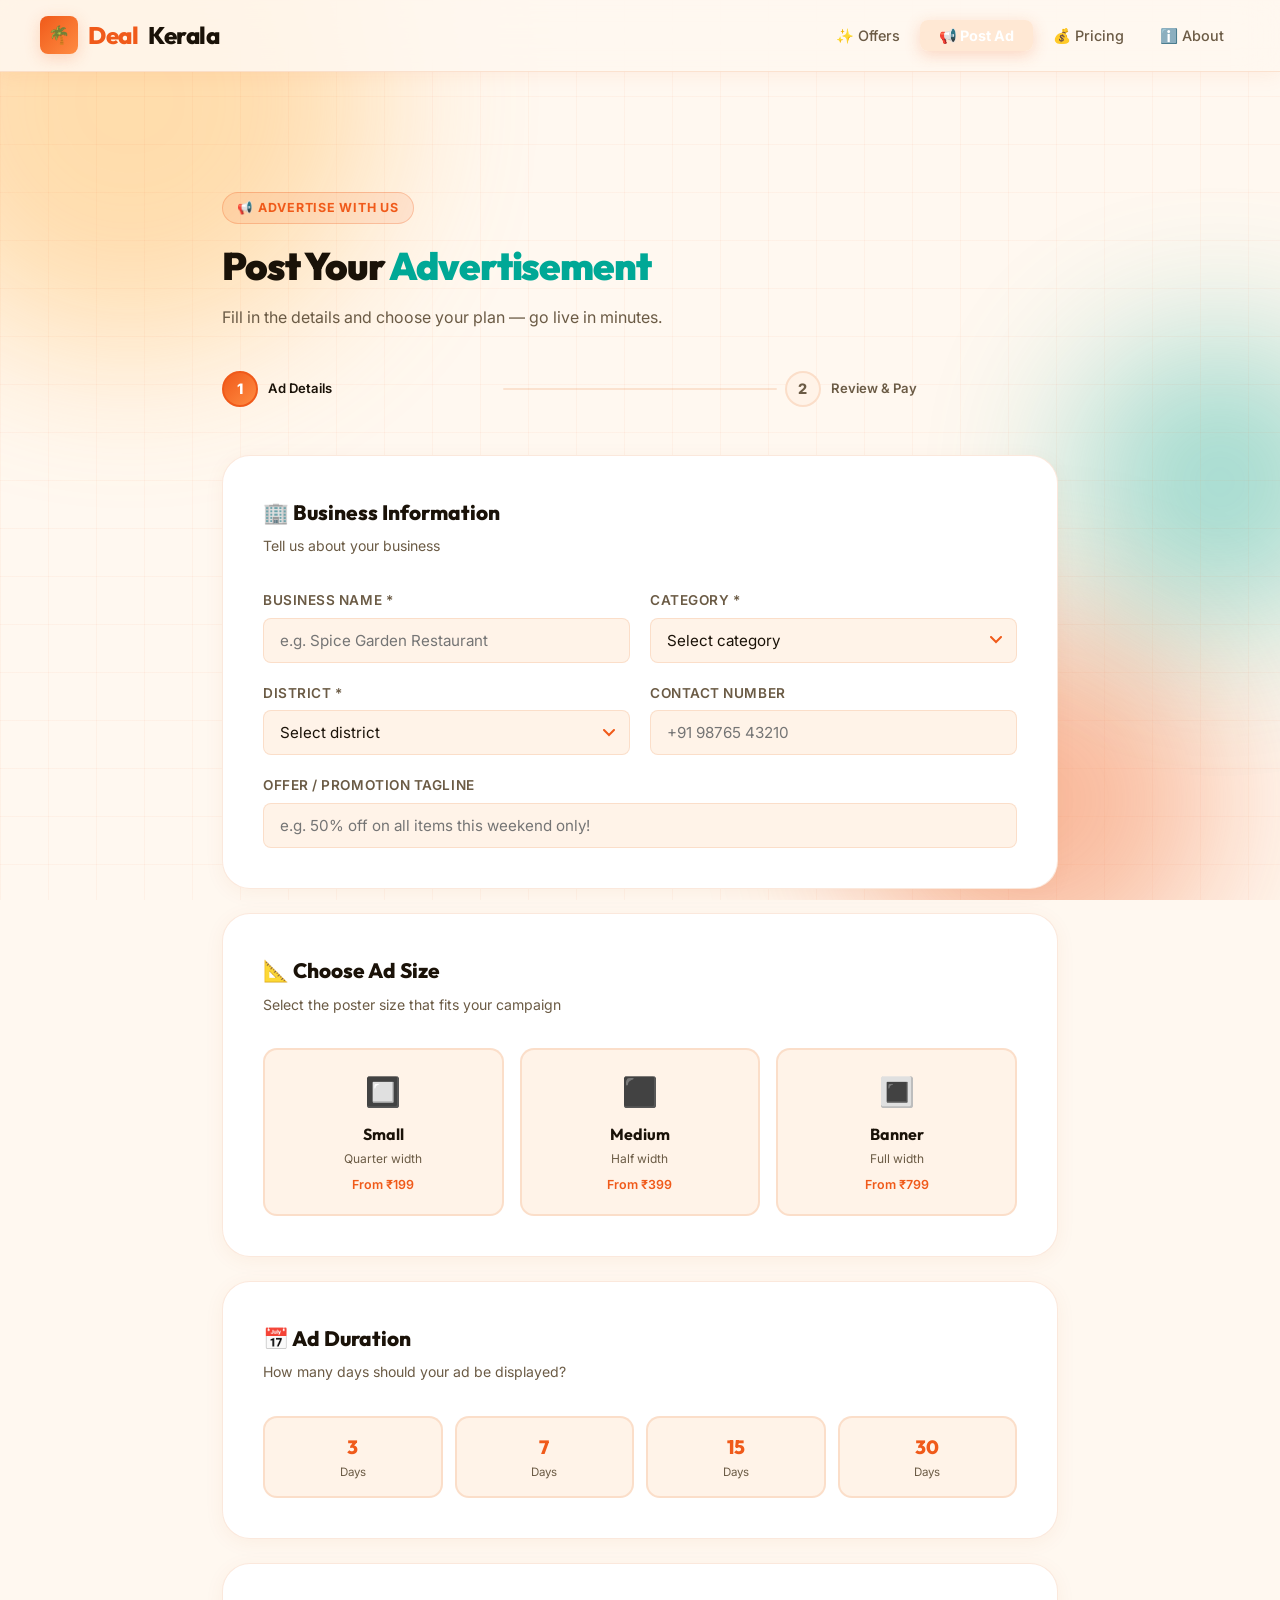
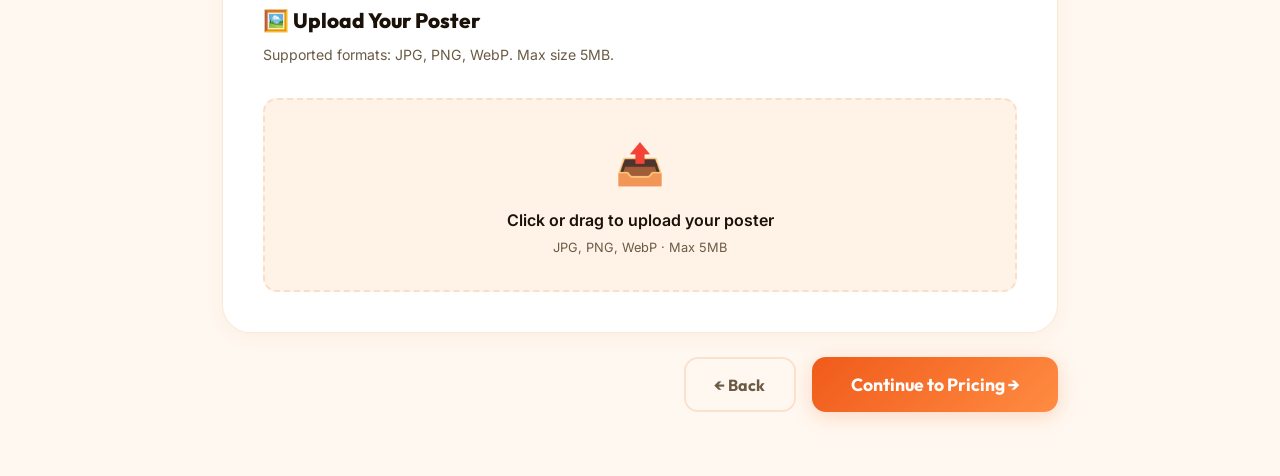
==== post_ad.html @ 8501039f "Add files via upload" ====
<!DOCTYPE html>
<html lang="en">
<head>
  <meta charset="UTF-8"/>
  <meta name="viewport" content="width=device-width, initial-scale=1.0"/>
  <title>DealKerala — Post Your Advertisement</title>
  <meta name="description" content="Post your business advertisement on DealKerala and reach thousands of customers across Kerala."/>
  <link rel="stylesheet" href="post_ad.css"/>
</head>
<body>

<div class="page-bg">
  <div class="bg-orb bg-orb-1"></div>
  <div class="bg-orb bg-orb-2"></div>
  <div class="bg-orb bg-orb-3"></div>
  <div class="bg-grid"></div>
</div>

<!-- NAVBAR -->
<nav class="navbar">
  <a href="index.html" class="navbar-brand">
    <div class="logo-icon">🌴</div>
    <span class="brand-deal">Deal</span><span class="brand-kerala">Kerala</span>
  </a>
  <ul class="navbar-links" id="navbar-links">
    <li><a href="home.html">✨ Offers</a></li>
    <li><a href="post_ad.html" class="btn-post-nav active">📢 Post Ad</a></li>
    <li><a href="pricing.html">💰 Pricing</a></li>
    <li><a href="about.html">ℹ️ About</a></li>
  </ul>
  <button class="hamburger" id="hamburger-btn" aria-label="Toggle navigation" aria-expanded="false">
    <span></span><span></span><span></span>
  </button>
</nav>

<div class="page-wrap">

  <!-- Page heading -->
  <div style="margin-bottom:2.5rem" class="anim-fadeUp">
    <div class="section-tag" style="margin-bottom:0.75rem">📢 Advertise With Us</div>
    <h1 style="font-family:var(--font-head);font-size:clamp(1.8rem,3vw,2.6rem);font-weight:900;letter-spacing:-0.03em">
      Post Your <span style="color:var(--clr-teal)">Advertisement</span>
    </h1>
    <p style="color:var(--clr-text-muted);margin-top:0.5rem">Fill in the details and choose your plan — go live in minutes.</p>
  </div>

  <!-- Steps bar -->
  <div class="steps-bar anim-fadeUp delay-1">
    <div class="step active" id="step1-indicator">
      <div class="step-num" id="s1num">1</div>
      <div class="step-lbl">Ad Details</div>
    </div>
    <div class="step-line" id="line1"></div>
    <div class="step" id="step2-indicator">
      <div class="step-num" id="s2num">2</div>
      <div class="step-lbl">Review &amp; Pay</div>
    </div>
  </div>

  <!-- STEP 1: Form -->
  <div id="step1-form">

    <!-- Business info -->
    <div class="form-card anim-fadeUp delay-2">
      <h2>🏢 Business Information</h2>
      <p class="sub">Tell us about your business</p>
      <div class="form-grid">
        <div class="form-group">
          <label class="form-label" for="biz-name">Business Name *</label>
          <input class="form-input" type="text" id="biz-name" placeholder="e.g. Spice Garden Restaurant" required/>
        </div>
        <div class="form-group">
          <label class="form-label" for="biz-cat">Category *</label>
          <select class="form-select" id="biz-cat">
            <option value="" disabled selected>Select category</option>
            <option>🍽️ Food &amp; Dining</option>
            <option>🛍️ Shopping &amp; Retail</option>
            <option>🏨 Hotel &amp; Stay</option>
            <option>🔧 Services</option>
            <option>💆 Beauty &amp; Wellness</option>
            <option>🎓 Education</option>
            <option>🚗 Automotive</option>
            <option>🏥 Healthcare</option>
            <option>🎉 Events</option>
            <option>📦 Other</option>
          </select>
        </div>
        <div class="form-group">
          <label class="form-label" for="biz-district">District *</label>
          <select class="form-select" id="biz-district">
            <option value="" disabled selected>Select district</option>
            <option>Thiruvananthapuram</option><option>Kollam</option>
            <option>Pathanamthitta</option><option>Alappuzha</option>
            <option>Kottayam</option><option>Idukki</option>
            <option>Ernakulam</option><option>Thrissur</option>
            <option>Palakkad</option><option>Malappuram</option>
            <option>Kozhikode</option><option>Wayanad</option>
            <option>Kannur</option><option>Kasaragod</option>
          </select>
        </div>
        <div class="form-group">
          <label class="form-label" for="biz-phone">Contact Number</label>
          <input class="form-input" type="tel" id="biz-phone" placeholder="+91 98765 43210"/>
        </div>
        <div class="form-group full">
          <label class="form-label" for="biz-desc">Offer / Promotion Tagline</label>
          <input class="form-input" type="text" id="biz-desc" placeholder="e.g. 50% off on all items this weekend only!"/>
        </div>
      </div>
    </div>

    <!-- Ad size -->
    <div class="form-card anim-fadeUp delay-3">
      <h2>📐 Choose Ad Size</h2>
      <p class="sub">Select the poster size that fits your campaign</p>
      <div class="size-options">
        <div class="size-opt" data-size="Small" data-prices="199,399,699,1199" onclick="selectSize(this)" id="sz-small">
          <div class="sz-icon">🔲</div>
          <div class="sz-name">Small</div>
          <div class="sz-dim">Quarter width</div>
          <div class="sz-price">From ₹199</div>
        </div>
        <div class="size-opt" data-size="Medium" data-prices="399,799,1399,2499" onclick="selectSize(this)" id="sz-medium">
          <div class="sz-icon">⬛</div>
          <div class="sz-name">Medium</div>
          <div class="sz-dim">Half width</div>
          <div class="sz-price">From ₹399</div>
        </div>
        <div class="size-opt" data-size="Banner" data-prices="799,1499,2799,4999" onclick="selectSize(this)" id="sz-banner">
          <div class="sz-icon">🔳</div>
          <div class="sz-name">Banner</div>
          <div class="sz-dim">Full width</div>
          <div class="sz-price">From ₹799</div>
        </div>
      </div>
    </div>

    <!-- Duration -->
    <div class="form-card anim-fadeUp delay-3">
      <h2>📅 Ad Duration</h2>
      <p class="sub">How many days should your ad be displayed?</p>
      <div class="dur-options">
        <div class="dur-opt" data-dur="3"  data-idx="0" onclick="selectDur(this)">
          <div class="dur-days">3</div>
          <div class="dur-lbl">Days</div>
        </div>
        <div class="dur-opt" data-dur="7"  data-idx="1" onclick="selectDur(this)">
          <div class="dur-days">7</div>
          <div class="dur-lbl">Days</div>
        </div>
        <div class="dur-opt" data-dur="15" data-idx="2" onclick="selectDur(this)">
          <div class="dur-days">15</div>
          <div class="dur-lbl">Days</div>
        </div>
        <div class="dur-opt" data-dur="30" data-idx="3" onclick="selectDur(this)">
          <div class="dur-days">30</div>
          <div class="dur-lbl">Days</div>
        </div>
      </div>
    </div>

    <!-- Upload poster -->
    <div class="form-card anim-fadeUp delay-4">
      <h2>🖼️ Upload Your Poster</h2>
      <p class="sub">Supported formats: JPG, PNG, WebP. Max size 5MB.</p>
      <div class="upload-zone" id="upload-zone">
        <input type="file" id="poster-upload" accept="image/*" onchange="previewPoster(event)"/>
        <div id="upload-placeholder">
          <div style="font-size:2.5rem;margin-bottom:0.75rem">📤</div>
          <div style="font-weight:600;margin-bottom:0.25rem">Click or drag to upload your poster</div>
          <div style="font-size:0.8rem;color:var(--clr-text-muted)">JPG, PNG, WebP · Max 5MB</div>
        </div>
        <img id="preview-img" alt="Poster preview"/>
      </div>
    </div>

    <!-- Continue -->
    <div class="form-actions">
      <button class="btn btn-ghost" onclick="window.location.href='home.html'">← Back</button>
      <button class="btn btn-primary btn-lg" id="btn-continue" onclick="goToStep2()">
        Continue to Pricing →
      </button>
    </div>

  </div><!-- /step1 -->

  <!-- STEP 2: Pricing summary -->
  <div id="step2-panel" class="price-panel">

    <div style="margin-bottom:2rem">
      <div class="section-tag" style="margin-bottom:0.75rem">💰 Price Summary</div>
      <h2 style="font-family:var(--font-head);font-size:1.6rem;font-weight:800">Review Your Order</h2>
      <p style="color:var(--clr-text-muted);margin-top:0.4rem;font-size:0.88rem">Here's a breakdown of your advertisement package.</p>
    </div>

    <div class="price-row"><span class="lbl">Business Name</span><span class="val" id="pr-biz">—</span></div>
    <div class="price-row"><span class="lbl">Category</span><span class="val" id="pr-cat">—</span></div>
    <div class="price-row"><span class="lbl">District</span><span class="val" id="pr-dist">—</span></div>
    <div class="price-row"><span class="lbl">Ad Size</span><span class="val" id="pr-size">—</span></div>
    <div class="price-row"><span class="lbl">Duration</span><span class="val" id="pr-dur">—</span></div>
    <div class="price-row"><span class="lbl">Base Price</span><span class="val" id="pr-base">₹—</span></div>
    <div class="price-row"><span class="lbl">GST (18%)</span><span class="val" id="pr-gst">₹—</span></div>

    <div class="total-row">
      <span class="lbl">Total Amount</span>
      <span class="val" id="pr-total">₹—</span>
    </div>
    <div class="gst-note">* Price inclusive of 18% GST</div>

    <!-- Poster thumbnail preview -->
    <div id="step2-img-wrap" style="margin-top:1.5rem;display:none">
      <div style="font-size:0.8rem;font-weight:600;color:var(--clr-text-muted);margin-bottom:6px;text-transform:uppercase;letter-spacing:0.05em">Your Poster</div>
      <img id="step2-preview" alt="Your poster" style="max-height:140px;border-radius:var(--radius-md);border:1px solid var(--clr-border)"/>
    </div>

    <div style="display:flex;gap:1rem;margin-top:2rem;flex-wrap:wrap">
      <button class="btn btn-ghost" onclick="goBackToStep1()">← Edit Details</button>
      <button class="btn btn-gold btn-lg" style="flex:1;justify-content:center" onclick="submitAd()">
        ✅ Confirm &amp; Submit
      </button>
    </div>

  </div><!-- /step2 -->

  <!-- Success toast -->
  <div id="success-toast" style="display:none;position:fixed;bottom:2rem;right:2rem;background:rgba(255,248,240,0.85);border:1px solid rgba(240,90,26,0.3);border-radius:var(--radius-lg);padding:1.25rem 1.75rem;backdrop-filter:blur(12px);-webkit-backdrop-filter:blur(12px);z-index:9999;animation:fadeUp .4s ease both;max-width:340px;box-shadow:0 8px 32px rgba(240,90,26,0.15)">
    <div style="font-size:1.5rem;margin-bottom:0.4rem">🎉</div>
    <div style="font-family:var(--font-head);font-weight:800;font-size:1rem">Ad Submitted Successfully!</div>
    <div style="color:var(--clr-text-muted);font-size:0.82rem;margin-top:4px">Your ad is under review and will go live within 24 hours.</div>
  </div>

</div><!-- /page-wrap -->

<script src="adDb.js"></script>
<script src="post_ad.js"></script>
</body>
</html>
---- post_ad.css ----
/* ============================================================
   post_ad.css — Post Advertisement Page Styles — Colorful Theme
   ============================================================ */

@import url('https://fonts.googleapis.com/css2?family=Outfit:wght@300;400;500;600;700;800;900&family=Inter:wght@300;400;500;600&display=swap');

:root {
  --clr-bg:           #fff8f0;
  --clr-surface:      #ffffff;
  --clr-surface-2:    #fff3e8;
  --clr-surface-3:    #ffe8d4;
  --clr-border:       rgba(230,130,60,0.18);
  --clr-primary:      #f05a1a;
  --clr-primary-dk:   #c2400a;
  --clr-primary-glow: rgba(240,90,26,0.22);
  --clr-teal:         #00a896;
  --clr-teal-dark:    #007a6d;
  --clr-teal-glow:    rgba(0,168,150,0.22);
  --clr-gold:         #f5a623;
  --clr-gold-dark:    #c27d0a;
  --clr-gold-glow:    rgba(245,166,35,0.25);
  --clr-text:         #1a1208;
  --clr-text-muted:   #6b5b45;
  --clr-text-dim:     #b0957a;
  --grad-primary: linear-gradient(135deg,#f05a1a,#ff8c42);
  --grad-teal:    linear-gradient(135deg,#00a896,#007a6d);
  --grad-gold:    linear-gradient(135deg,#f5a623,#e8920a);
  --radius-sm: 8px; --radius-md: 14px; --radius-lg: 20px; --radius-xl: 28px;
  --trans-fast: 0.2s ease; --trans-med: 0.35s ease;
  --font-head: 'Outfit', sans-serif;
  --font-body: 'Inter', sans-serif;
  --nav-h: 72px;
}

*, *::before, *::after { box-sizing: border-box; margin: 0; padding: 0; }
html { scroll-behavior: smooth; }
body { font-family: var(--font-body); background: var(--clr-bg); color: var(--clr-text); min-height: 100vh; line-height: 1.6; -webkit-font-smoothing: antialiased; }
img { max-width: 100%; display: block; }
a { text-decoration: none; color: inherit; }
button, select, input { font-family: inherit; }
::-webkit-scrollbar { width: 6px; }
::-webkit-scrollbar-track { background: var(--clr-surface-2); }
::-webkit-scrollbar-thumb { background: var(--clr-primary); border-radius: 3px; }

/* ── Page background animation ───────────────────────────── */
.page-bg { position: fixed; inset: 0; z-index: 0; pointer-events: none; overflow: hidden; background: var(--grad-hero); }
.bg-orb { position: absolute; border-radius: 50%; filter: blur(80px); opacity: 0.4; animation: float 6s ease-in-out infinite; }
.bg-orb-1 { width: 500px; height: 500px; background: #ffb347; top: -150px; left: -120px; animation-delay: 0s; }
.bg-orb-2 { width: 360px; height: 360px; background: #f05a1a; bottom: -80px; right: 5%; animation-delay: 2s; }
.bg-orb-3 { width: 280px; height: 280px; background: #00a896; top: 38%; right: -80px; animation-delay: 1s; }
.bg-grid { position: absolute; inset: 0; background-image: linear-gradient(rgba(240,90,26,0.045) 1px,transparent 1px), linear-gradient(90deg,rgba(240,90,26,0.045) 1px,transparent 1px); background-size: 48px 48px; }
body > *:not(.page-bg) { position: relative; z-index: 1; }

/* ── Navbar ──────────────────────────────────────────────── */
.navbar { position: fixed; top: 0; left: 0; right: 0; z-index: 1000; height: var(--nav-h); display: flex; align-items: center; padding: 0 2.5rem; background: rgba(255,248,240,0.88); backdrop-filter: blur(20px); -webkit-backdrop-filter: blur(20px); border-bottom: 1px solid var(--clr-border); gap: 2rem; box-shadow: 0 2px 20px rgba(240,90,26,0.08); }
.navbar-brand { display: flex; align-items: center; gap: 10px; font-family: var(--font-head); font-size: 1.5rem; font-weight: 800; letter-spacing: -0.02em; flex-shrink: 0; }
.navbar-brand .logo-icon { width: 38px; height: 38px; background: var(--grad-primary); border-radius: var(--radius-sm); display: flex; align-items: center; justify-content: center; font-size: 1.1rem; box-shadow: 0 4px 16px var(--clr-primary-glow); }
.navbar-brand .brand-deal { color: var(--clr-primary); }
.navbar-brand .brand-kerala { color: var(--clr-text); }
.navbar-links { display: flex; align-items: center; gap: 0.25rem; margin-left: auto; list-style: none; }
.navbar-links a { padding: 0.45rem 1rem; border-radius: var(--radius-sm); font-size: 0.9rem; font-weight: 500; color: var(--clr-text-muted); transition: color var(--trans-fast), background var(--trans-fast); }
.navbar-links a:hover, .navbar-links a.active { color: var(--clr-text); background: var(--clr-surface-3); }
.navbar-links .btn-post-nav { background: var(--grad-primary); color: #fff !important; font-weight: 700; padding: 0.45rem 1.2rem; border-radius: var(--radius-sm); box-shadow: 0 4px 16px var(--clr-primary-glow); }
.navbar-links .btn-post-nav:hover { opacity: 0.88; }
/* Hamburger Button */
.hamburger { display: none; flex-direction: column; justify-content: space-between; width: 24px; height: 18px; background: none; border: none; cursor: pointer; z-index: 1001; }
.hamburger span { display: block; width: 100%; height: 2px; background: var(--clr-primary); border-radius: 2px; transition: all 0.3s ease; }
.hamburger.active span:nth-child(1) { transform: translateY(8px) rotate(45deg); }
.hamburger.active span:nth-child(2) { opacity: 0; }
.hamburger.active span:nth-child(3) { transform: translateY(-8px) rotate(-45deg); }

@media (max-width: 900px) { .navbar { padding: 0 1.2rem; gap: 1rem; } }
@media (max-width: 600px) {
  .hamburger { display: flex; }
  .navbar-links {
    position: absolute; top: 100%; left: 0; width: 100%; margin: 0;
    background: rgba(255,248,240,0.98); backdrop-filter: blur(20px); -webkit-backdrop-filter: blur(20px);
    flex-direction: column; padding: 1.5rem; gap: 1rem;
    border-bottom: 1px solid var(--clr-border);
    box-shadow: 0 10px 20px rgba(0,0,0,0.05);
    transform: translateY(-20px); opacity: 0; visibility: hidden; transition: all 0.3s ease; pointer-events: none; z-index: -1;
  }
  .navbar-links.active { transform: translateY(0); opacity: 1; visibility: visible; pointer-events: auto; }
  .navbar-links a { width: 100%; text-align: center; padding: 0.8rem; font-size: 1.05rem; margin: 0; }
  .navbar-links .btn-post-nav { display: block; width: 100%; margin-top: 0.5rem; text-align: center; }
}

/* ── Buttons ─────────────────────────────────────────────── */
.btn { display: inline-flex; align-items: center; gap: 8px; padding: 0.75rem 1.8rem; border-radius: var(--radius-md); font-family: var(--font-head); font-size: 1rem; font-weight: 700; cursor: pointer; border: none; transition: all var(--trans-med); }
.btn-primary { background: var(--grad-primary); color: #fff; box-shadow: 0 4px 20px var(--clr-primary-glow); }
.btn-primary:hover { transform: translateY(-2px); box-shadow: 0 8px 32px var(--clr-primary-glow); }
.btn-gold { background: var(--grad-gold); color: #fff; box-shadow: 0 4px 20px var(--clr-gold-glow); }
.btn-gold:hover { transform: translateY(-2px); box-shadow: 0 8px 32px var(--clr-gold-glow); }
.btn-ghost { background: transparent; border: 2px solid var(--clr-border); color: var(--clr-text-muted); }
.btn-ghost:hover { border-color: var(--clr-primary); color: var(--clr-primary); }
.btn-lg { padding: 1rem 2.4rem; font-size: 1.1rem; }

/* ── Form elements ───────────────────────────────────────── */
.form-group { display: flex; flex-direction: column; gap: 6px; }
.form-label { font-size: 0.85rem; font-weight: 600; color: var(--clr-text-muted); letter-spacing: 0.04em; text-transform: uppercase; }
.form-input, .form-select { background: var(--clr-surface-2); border: 1px solid var(--clr-border); border-radius: var(--radius-sm); padding: 0.75rem 1rem; color: var(--clr-text); font-size: 0.95rem; transition: border-color var(--trans-fast), box-shadow var(--trans-fast); outline: none; width: 100%; appearance: none; }
.form-input:focus, .form-select:focus { border-color: var(--clr-primary); box-shadow: 0 0 0 3px var(--clr-primary-glow); }
.form-select { background-image: url("data:image/svg+xml,%3Csvg xmlns='http://www.w3.org/2000/svg' width='12' height='8'%3E%3Cpath d='M1 1l5 5 5-5' stroke='%23f05a1a' stroke-width='2' fill='none' stroke-linecap='round'/%3E%3C/svg%3E"); background-repeat: no-repeat; background-position: right 14px center; padding-right: 2.5rem; cursor: pointer; }
.form-select option { background: #fff; color: var(--clr-text); }

/* ── Section tag ─────────────────────────────────────────── */
.section-tag { display: inline-flex; align-items: center; gap: 6px; padding: 0.3rem 0.9rem; border-radius: 999px; background: rgba(240,90,26,0.1); border: 1px solid rgba(240,90,26,0.25); font-size: 0.78rem; font-weight: 700; color: var(--clr-primary); letter-spacing: 0.06em; text-transform: uppercase; }

/* ── Animations ──────────────────────────────────────────── */
@keyframes fadeUp { from { opacity: 0; transform: translateY(24px); } to { opacity: 1; transform: translateY(0); } }
@keyframes slideInRight { from { opacity: 0; transform: translateX(40px); } to { opacity: 1; transform: translateX(0); } }
.anim-fadeUp { animation: fadeUp 0.65s ease both; }
.delay-1 { animation-delay: 0.1s; } .delay-2 { animation-delay: 0.2s; } .delay-3 { animation-delay: 0.35s; } .delay-4 { animation-delay: 0.5s; }

/* ── POST AD PAGE SPECIFIC ─────────────────────────────── */

.page-wrap { max-width: 900px; margin: 0 auto; padding: calc(var(--nav-h) + 3rem) 2rem 4rem; }

/* ── Steps bar ────────────────────────────────────────── */
.steps-bar { display: flex; align-items: center; gap: 0; margin-bottom: 3rem; }
.step { display: flex; align-items: center; gap: 10px; flex: 1; }
.step-num { width: 36px; height: 36px; border-radius: 50%; display: flex; align-items: center; justify-content: center; font-weight: 800; font-size: 0.9rem; border: 2px solid var(--clr-border); color: var(--clr-text-muted); background: var(--clr-surface-2); transition: all 0.3s; }
.step-lbl { font-size: 0.82rem; font-weight: 600; color: var(--clr-text-muted); transition: color 0.3s; }
.step.active .step-num { background: var(--grad-primary); border-color: var(--clr-primary); color: #fff; }
.step.active .step-lbl { color: var(--clr-text); }
.step.done .step-num { background: var(--clr-primary-dk); border-color: var(--clr-primary); color: #fff; }
.step-line { flex: 1; height: 2px; background: var(--clr-border); margin: 0 8px; border-radius: 1px; transition: background 0.3s; }
.step-line.done { background: var(--clr-primary-dk); }

/* ── Form card ────────────────────────────────────────── */
.form-card { background: var(--clr-surface); border: 1px solid var(--clr-border); border-radius: var(--radius-xl); padding: 2.5rem; margin-bottom: 1.5rem; box-shadow: 0 4px 20px rgba(180,80,20,0.06); }
.form-card h2 { font-family: var(--font-head); font-size: 1.3rem; font-weight: 800; margin-bottom: 0.4rem; color: var(--clr-text); }
.form-card p.sub { color: var(--clr-text-muted); font-size: 0.88rem; margin-bottom: 2rem; }
.form-grid { display: grid; grid-template-columns: 1fr 1fr; gap: 1.25rem; }
.full { grid-column: span 2; }

/* ── Ad size picker ───────────────────────────────────── */
.size-options { display: grid; grid-template-columns: repeat(3,1fr); gap: 1rem; margin-top: 0.5rem; }
.size-opt { border: 2px solid var(--clr-border); border-radius: var(--radius-md); padding: 1.2rem 1rem; cursor: pointer; transition: all 0.25s; text-align: center; background: var(--clr-surface-2); }
.size-opt:hover { border-color: rgba(240,90,26,0.4); background: rgba(240,90,26,0.03); }
.size-opt.selected { border-color: var(--clr-primary); background: rgba(240,90,26,0.07); box-shadow: 0 0 0 3px var(--clr-primary-glow); }
.size-opt .sz-icon  { font-size: 1.8rem; margin-bottom: 0.4rem; }
.size-opt .sz-name  { font-family: var(--font-head); font-size: 1rem; font-weight: 700; color: var(--clr-text); }
.size-opt .sz-dim   { font-size: 0.75rem; color: var(--clr-text-muted); margin-top: 2px; }
.size-opt .sz-price { font-size: 0.78rem; color: var(--clr-primary); font-weight: 600; margin-top: 6px; }

/* ── Duration picker ──────────────────────────────────── */
.dur-options { display: grid; grid-template-columns: repeat(4,1fr); gap: 0.75rem; margin-top: 0.5rem; }
.dur-opt { border: 2px solid var(--clr-border); border-radius: var(--radius-md); padding: 0.9rem 0.5rem; cursor: pointer; transition: all 0.25s; text-align: center; background: var(--clr-surface-2); }
.dur-opt:hover { border-color: rgba(240,90,26,0.4); }
.dur-opt.selected { border-color: var(--clr-primary); background: rgba(240,90,26,0.07); box-shadow: 0 0 0 3px var(--clr-primary-glow); }
.dur-opt .dur-days { font-family: var(--font-head); font-size: 1.2rem; font-weight: 800; color: var(--clr-primary); }
.dur-opt .dur-lbl { font-size: 0.72rem; color: var(--clr-text-muted); }

/* ── Upload zone ──────────────────────────────────────── */
.upload-zone { border: 2px dashed var(--clr-border); border-radius: var(--radius-md); padding: 2rem; text-align: center; cursor: pointer; transition: all 0.25s; background: var(--clr-surface-2); position: relative; overflow: hidden; }
.upload-zone:hover { border-color: var(--clr-primary); background: rgba(240,90,26,0.04); }
.upload-zone.has-file { border-color: var(--clr-primary); background: rgba(240,90,26,0.05); }
.upload-zone input[type=file] { position: absolute; inset: 0; opacity: 0; cursor: pointer; width: 100%; height: 100%; }
#preview-img { max-height: 160px; margin: 0.75rem auto 0; border-radius: var(--radius-sm); display: none; }

/* ── Pricing summary panel (Step 2) ───────────────────── */
.price-panel { display: none; background: linear-gradient(135deg,rgba(255,248,240,0.98),rgba(255,237,220,0.95)); border: 1px solid rgba(240,90,26,0.25); border-radius: var(--radius-xl); padding: 2.5rem; animation: slideInRight 0.45s ease both; box-shadow: 0 8px 32px rgba(180,80,20,0.1); }
.price-panel.visible { display: block; }

.price-row { display: flex; justify-content: space-between; align-items: center; padding: 0.75rem 0; border-bottom: 1px solid var(--clr-border); }
.price-row:last-of-type { border-bottom: none; }
.price-row .lbl { color: var(--clr-text-muted); font-size: 0.88rem; }
.price-row .val { font-weight: 700; color: var(--clr-text); }

.total-row { display: flex; justify-content: space-between; align-items: center; padding: 1rem 0 0; margin-top: 0.5rem; }
.total-row .lbl { font-family: var(--font-head); font-size: 1.1rem; font-weight: 700; color: var(--clr-text); }
.total-row .val { font-family: var(--font-head); font-size: 2rem; font-weight: 900; color: var(--clr-primary); }
.gst-note { font-size: 0.72rem; color: var(--clr-text-dim); margin-top: 4px; text-align: right; }

.form-actions { display: flex; gap: 1rem; justify-content: flex-end; margin-top: 1.5rem; }

@media (max-width: 680px) {
  .form-grid { grid-template-columns: 1fr; }
  .full { grid-column: span 1; }
  .size-options { grid-template-columns: 1fr 1fr; }
  .dur-options  { grid-template-columns: repeat(2,1fr); }
}
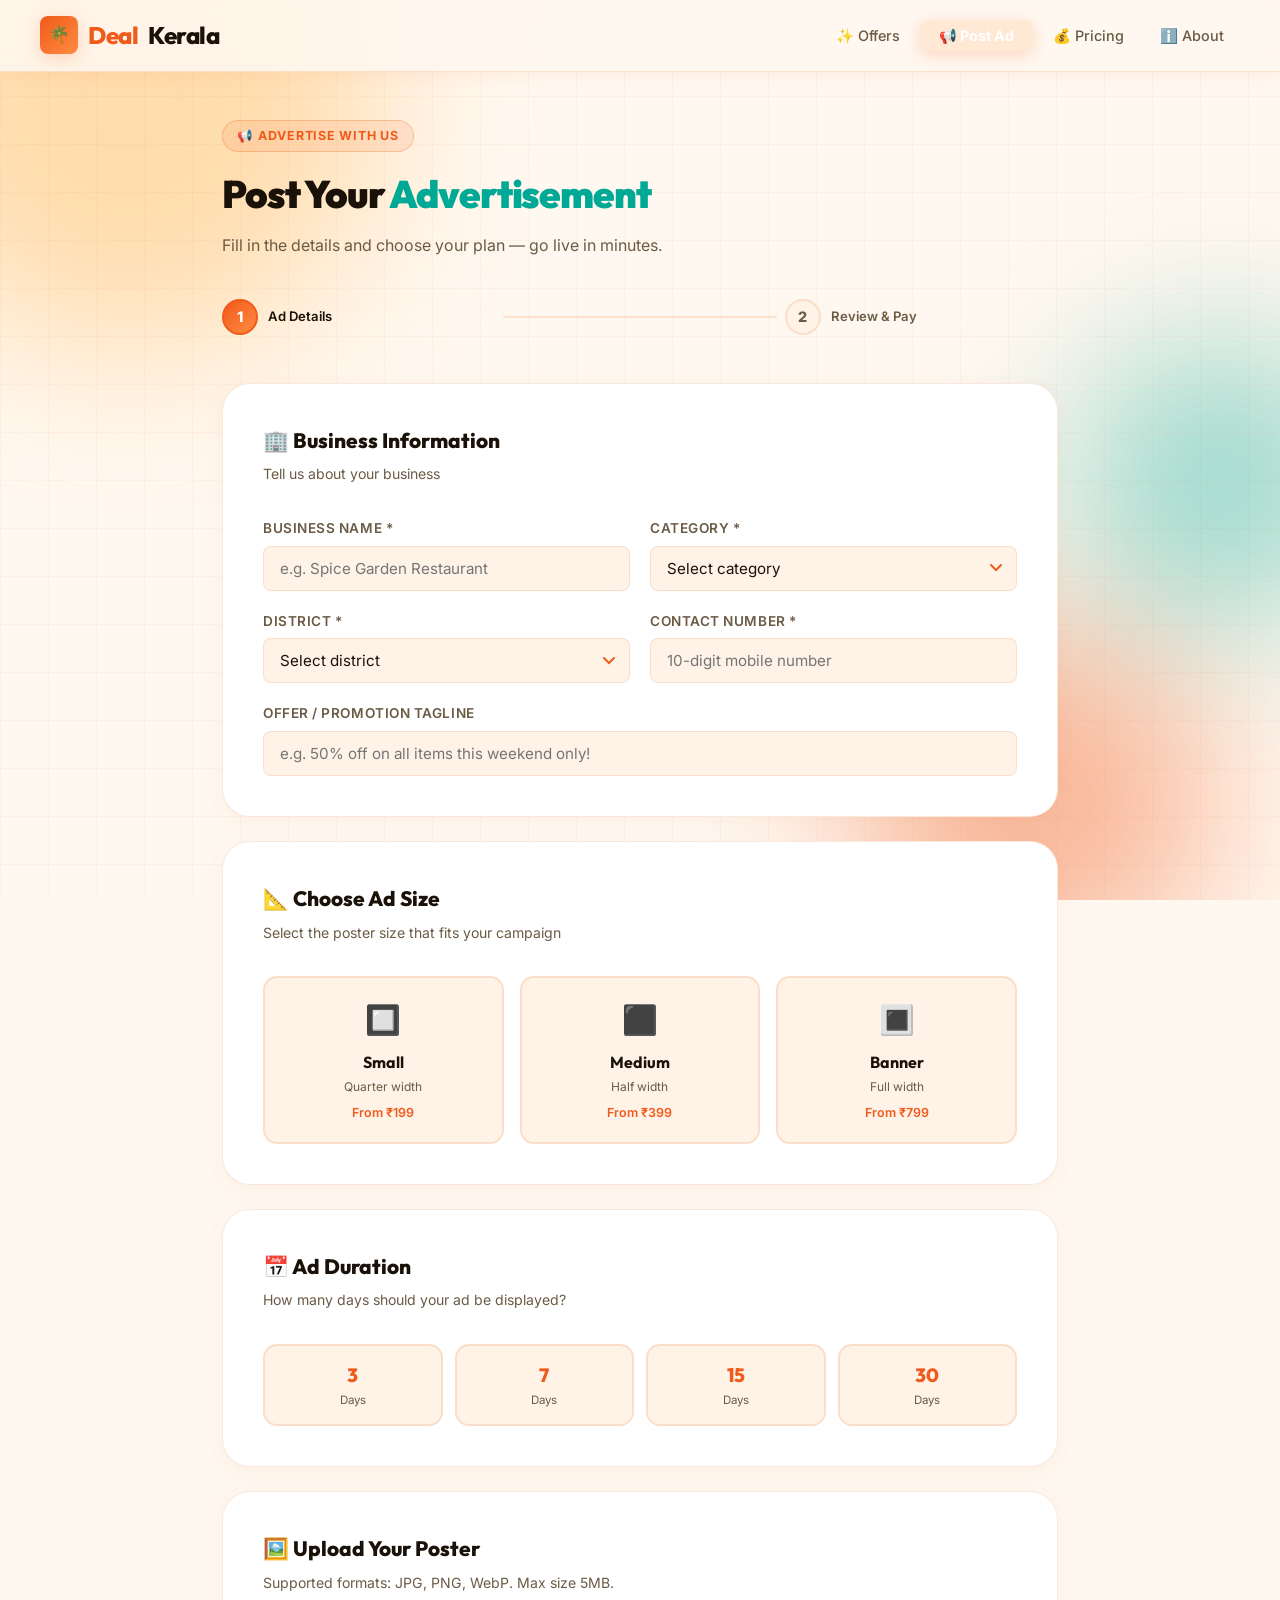
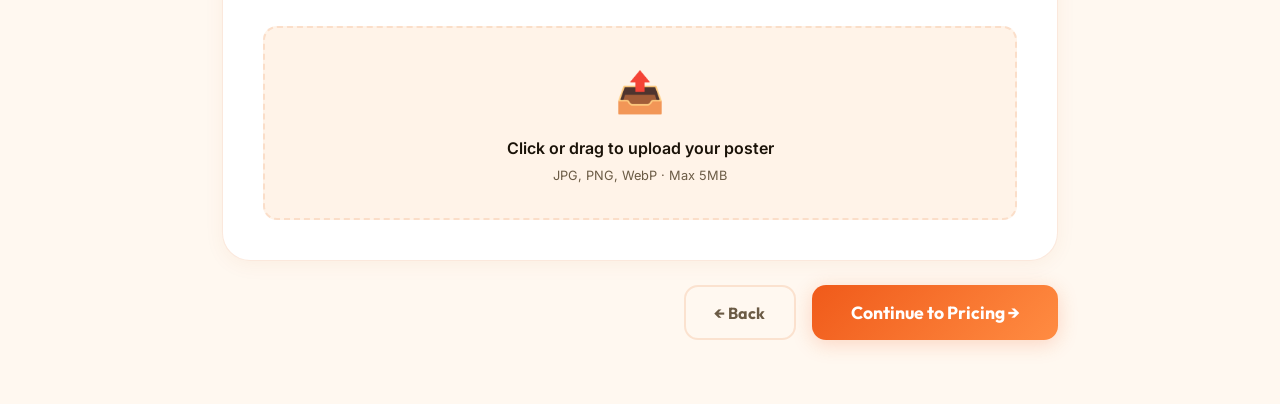
==== commit 6d9cff35: "Add files via upload" ====
--- a/post_ad.html
+++ b/post_ad.html
@@ -99,8 +99,8 @@
           </select>
         </div>
         <div class="form-group">
-          <label class="form-label" for="biz-phone">Contact Number</label>
-          <input class="form-input" type="tel" id="biz-phone" placeholder="+91 98765 43210"/>
+          <label class="form-label" for="biz-phone">Contact Number *</label>
+          <input class="form-input" type="tel" id="biz-phone" placeholder="10-digit mobile number" required maxlength="10" minlength="10" pattern="[0-9]{10}" inputmode="numeric"/>
         </div>
         <div class="form-group full">
           <label class="form-label" for="biz-desc">Offer / Promotion Tagline</label>
--- a/post_ad.css
+++ b/post_ad.css
@@ -49,7 +49,7 @@
 .bg-orb-2 { width: 360px; height: 360px; background: #f05a1a; bottom: -80px; right: 5%; animation-delay: 2s; }
 .bg-orb-3 { width: 280px; height: 280px; background: #00a896; top: 38%; right: -80px; animation-delay: 1s; }
 .bg-grid { position: absolute; inset: 0; background-image: linear-gradient(rgba(240,90,26,0.045) 1px,transparent 1px), linear-gradient(90deg,rgba(240,90,26,0.045) 1px,transparent 1px); background-size: 48px 48px; }
-body > *:not(.page-bg) { position: relative; z-index: 1; }
+body > *:not(.page-bg):not(.navbar) { position: relative; z-index: 1; }
 
 /* ── Navbar ──────────────────────────────────────────────── */
 .navbar { position: fixed; top: 0; left: 0; right: 0; z-index: 1000; height: var(--nav-h); display: flex; align-items: center; padding: 0 2.5rem; background: rgba(255,248,240,0.88); backdrop-filter: blur(20px); -webkit-backdrop-filter: blur(20px); border-bottom: 1px solid var(--clr-border); gap: 2rem; box-shadow: 0 2px 20px rgba(240,90,26,0.08); }
@@ -71,16 +71,32 @@
 
 @media (max-width: 900px) { .navbar { padding: 0 1.2rem; gap: 1rem; } }
 @media (max-width: 600px) {
+  .navbar { backdrop-filter: none; -webkit-backdrop-filter: none; background: rgba(255,248,240,0.98); overflow: visible; }
   .hamburger { display: flex; }
   .navbar-links {
-    position: absolute; top: 100%; left: 0; width: 100%; margin: 0;
-    background: rgba(255,248,240,0.98); backdrop-filter: blur(20px); -webkit-backdrop-filter: blur(20px);
-    flex-direction: column; padding: 1.5rem; gap: 1rem;
+    display: none;
+    position: absolute;
+    top: 100%;
+    left: 0;
+    width: 100%;
+    margin: 0;
+    background: rgba(255,248,240,0.98);
+    flex-direction: column;
+    padding: 1.5rem;
+    gap: 1rem;
     border-bottom: 1px solid var(--clr-border);
-    box-shadow: 0 10px 20px rgba(0,0,0,0.05);
-    transform: translateY(-20px); opacity: 0; visibility: hidden; transition: all 0.3s ease; pointer-events: none; z-index: -1;
+    box-shadow: 0 10px 24px rgba(0,0,0,0.12);
+    z-index: 1500;
+    list-style: none;
   }
-  .navbar-links.active { transform: translateY(0); opacity: 1; visibility: visible; pointer-events: auto; }
+  .navbar-links.active {
+    display: flex;
+    animation: navSlideDown 0.25s ease both;
+  }
+  @keyframes navSlideDown {
+    from { opacity: 0; transform: translateY(-12px); }
+    to   { opacity: 1; transform: translateY(0); }
+  }
   .navbar-links a { width: 100%; text-align: center; padding: 0.8rem; font-size: 1.05rem; margin: 0; }
   .navbar-links .btn-post-nav { display: block; width: 100%; margin-top: 0.5rem; text-align: center; }
 }
